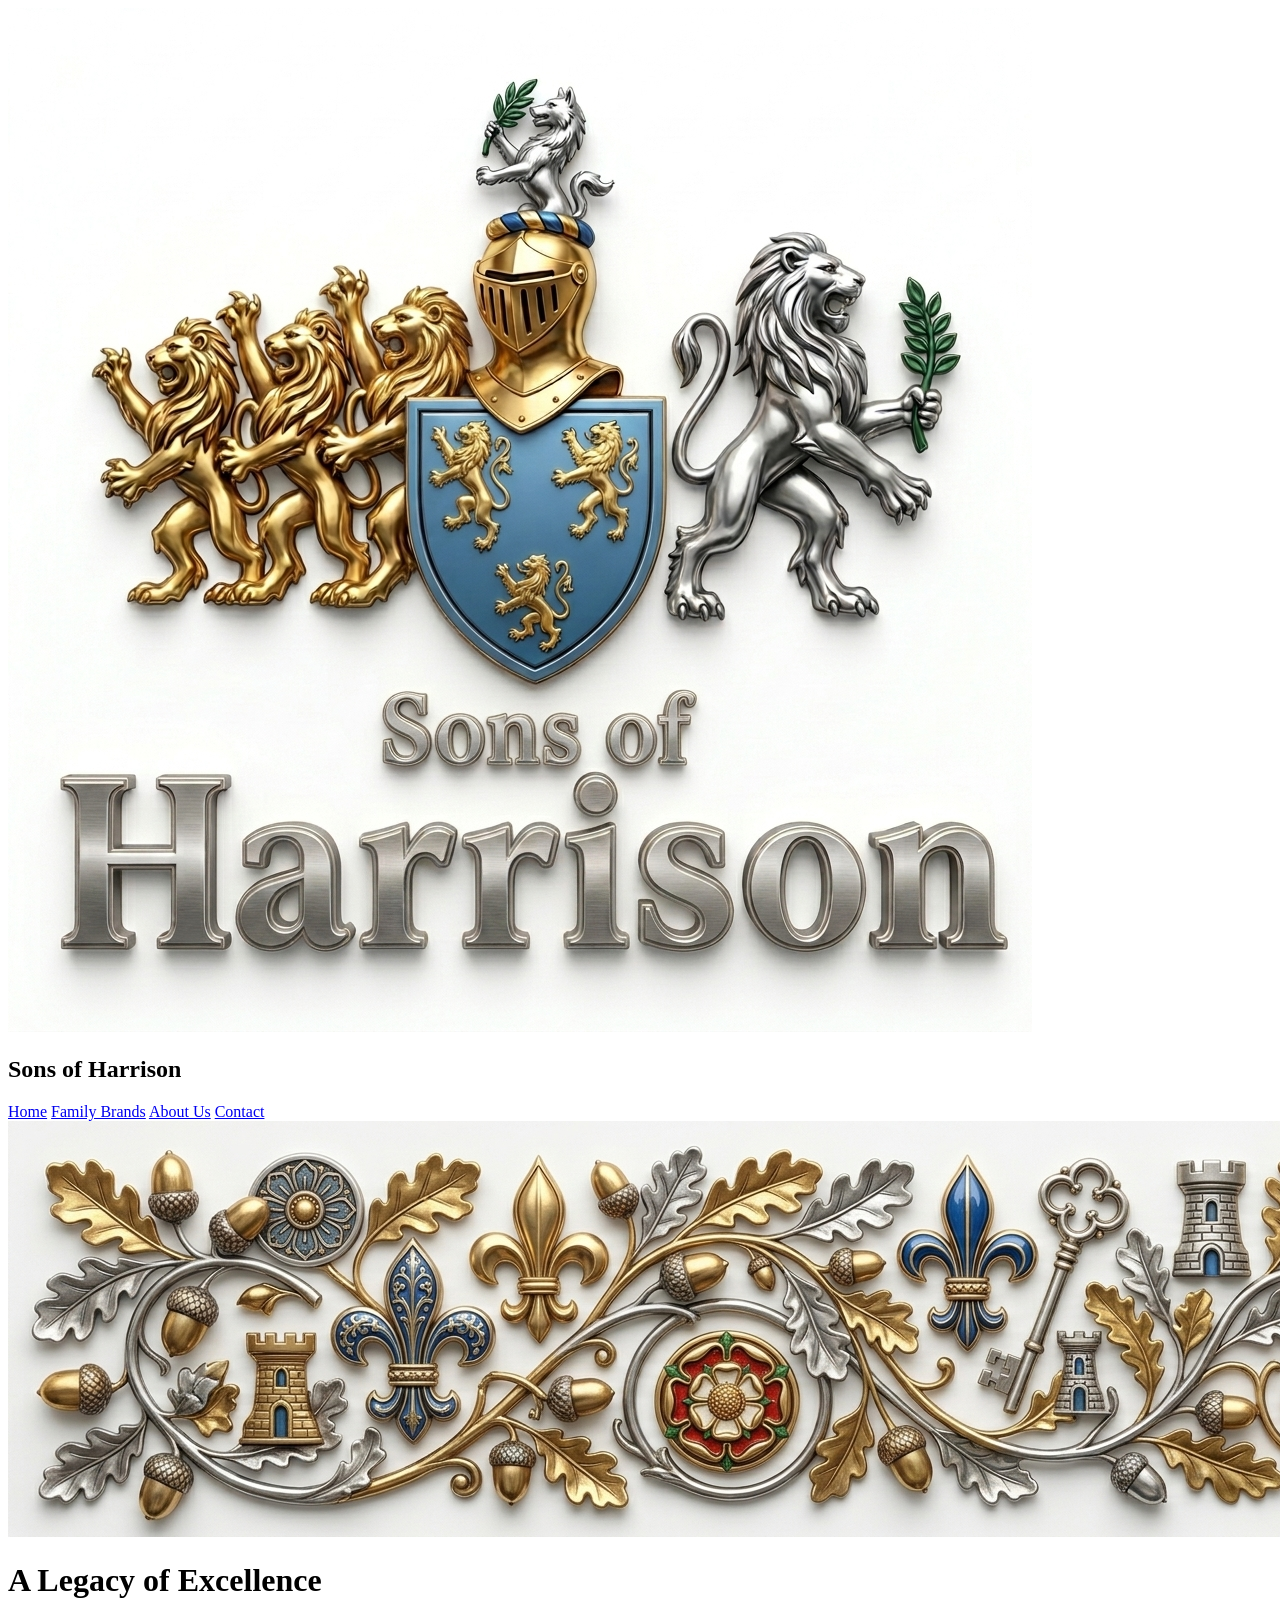
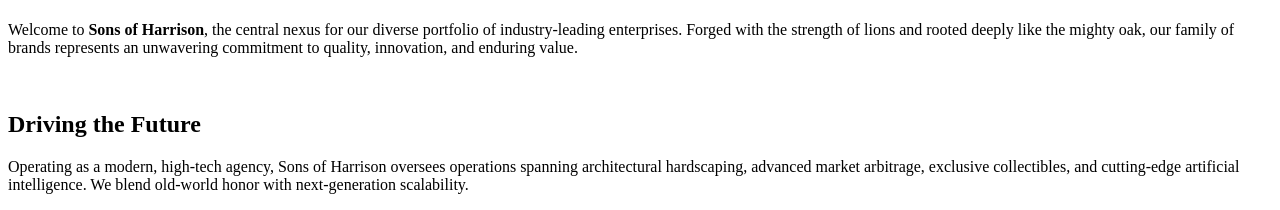
==== index.html @ 74a4351a "Create index.html Here is the complete, responsive website structure designed for the premium "Sons " ====
<!DOCTYPE html>
<html lang="en">
<head>
    <meta charset="UTF-8">
    <meta name="viewport" content="width=device-width, initial-scale=1.0">
    <title>Sons of Harrison | Home</title>
    <!-- Premium Fonts -->
    <link href="https://fonts.googleapis.com/css2?family=Cinzel:wght@500;700&family=Inter:wght@400;500;600&display=swap" rel="stylesheet">
    <link rel="stylesheet" href="styles.css">
</head>
<body>

    <aside class="sidebar">
        <div class="brand-profile">
            <img src="SoH_profile.jpg" alt="Sons of Harrison Profile Crest">
            <h2>Sons of Harrison</h2>
        </div>
        <nav>
            <a href="index.html" class="active">Home</a>
            <a href="brands.html">Family Brands</a>
            <a href="about.html">About Us</a>
            <a href="contact.html">Contact</a>
        </nav>
    </aside>

    <main class="main-content">
        <div class="banner-container">
            <img src="SoH_banner.jpg" alt="Sons of Harrison Oak & Heraldry Banner">
        </div>
        <div class="page-content">
            <h1>A Legacy of Excellence</h1>
            <p>Welcome to <strong>Sons of Harrison</strong>, the central nexus for our diverse portfolio of industry-leading enterprises. Forged with the strength of lions and rooted deeply like the mighty oak, our family of brands represents an unwavering commitment to quality, innovation, and enduring value.</p>
            <br>
            <h2>Driving the Future</h2>
            <p>Operating as a modern, high-tech agency, Sons of Harrison oversees operations spanning architectural hardscaping, advanced market arbitrage, exclusive collectibles, and cutting-edge artificial intelligence. We blend old-world honor with next-generation scalability.</p>
        </div>
    </main>

</body>
</html>
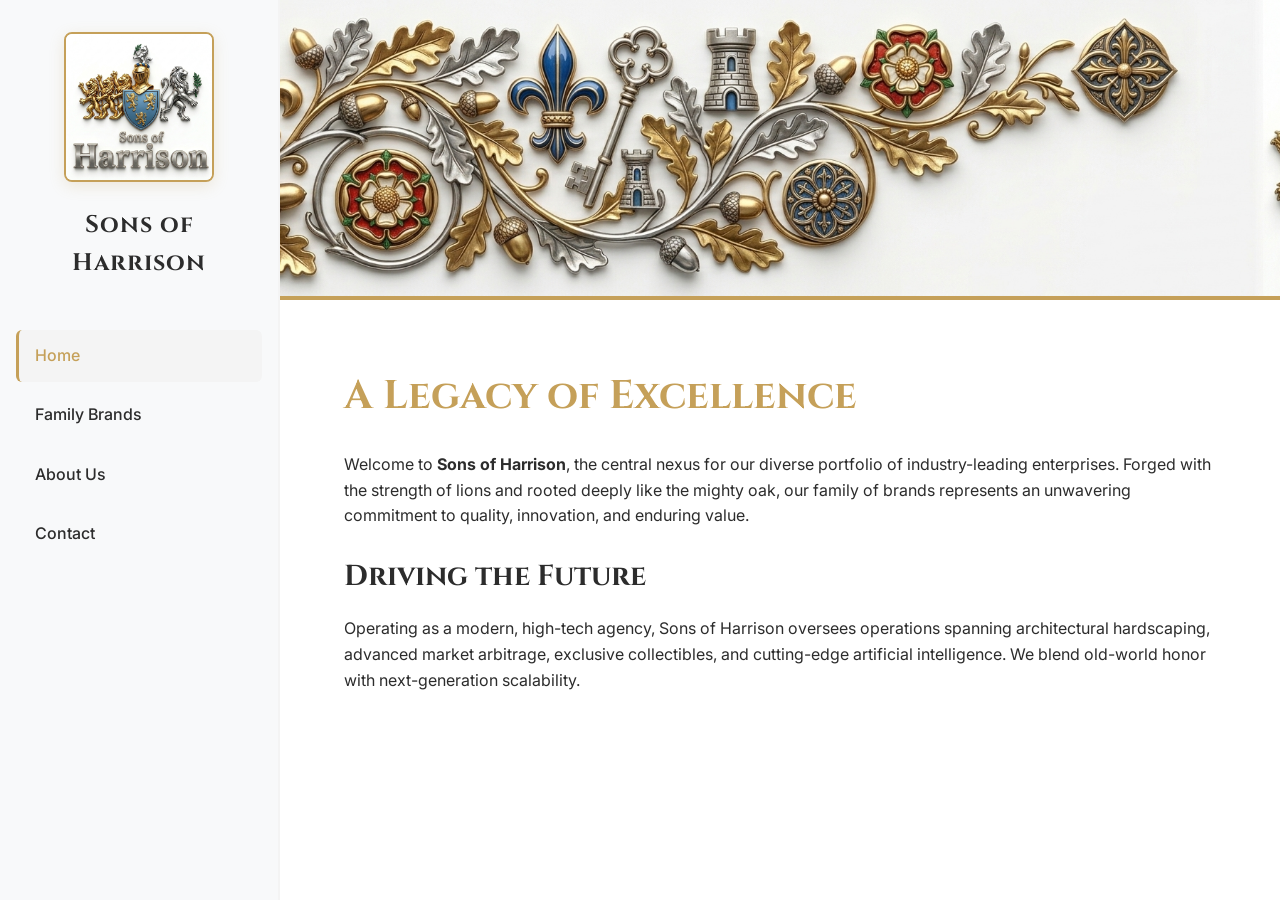
==== commit 52982ef0: "Update index.html added favicon.ico" ====
--- a/index.html
+++ b/index.html
@@ -4,6 +4,8 @@
     <meta charset="UTF-8">
     <meta name="viewport" content="width=device-width, initial-scale=1.0">
     <title>Sons of Harrison | Home</title>
+    <!-- Favicon Link -->
+    <link rel="icon" type="image/x-icon" href="favicon.ico">
     <!-- Premium Fonts -->
     <link href="https://fonts.googleapis.com/css2?family=Cinzel:wght@500;700&family=Inter:wght@400;500;600&display=swap" rel="stylesheet">
     <link rel="stylesheet" href="styles.css">
--- a/styles.css
+++ b/styles.css
@@ -0,0 +1,295 @@
+/* styles.css */
+:root {
+    --gold: #c5a059;
+    --gold-light: #e8d08d;
+    --silver: #a9a9a9;
+    --silver-light: #f4f4f4;
+    --text-main: #2c2c2c;
+    --bg-main: #ffffff;
+    --bg-alt: #f8f9fa;
+    --font-heading: 'Cinzel', serif;
+    --font-body: 'Inter', -apple-system, sans-serif;
+}
+
+* {
+    margin: 0;
+    padding: 0;
+    box-sizing: border-box;
+}
+
+body {
+    font-family: var(--font-body);
+    color: var(--text-main);
+    background-color: var(--bg-main);
+    line-height: 1.6;
+    display: flex;
+}
+
+/* --- SIDEBAR (Desktop) --- */
+.sidebar {
+    width: 280px;
+    height: 100vh;
+    background: var(--bg-alt);
+    border-right: 2px solid var(--silver-light);
+    position: fixed;
+    top: 0;
+    left: 0;
+    display: flex;
+    flex-direction: column;
+    padding: 2rem 1rem;
+    z-index: 1000;
+}
+
+.brand-profile {
+    text-align: center;
+    margin-bottom: 2rem;
+}
+
+.brand-profile img {
+    width: 150px;
+    height: auto;
+    border-radius: 8px;
+    border: 2px solid var(--gold);
+    box-shadow: 0 4px 15px rgba(197, 160, 89, 0.2);
+    margin-bottom: 1rem;
+}
+
+.brand-profile h2 {
+    font-family: var(--font-heading);
+    font-size: 1.5rem;
+    color: var(--text-main);
+    letter-spacing: 1px;
+}
+
+.sidebar nav {
+    display: flex;
+    flex-direction: column;
+    gap: 0.5rem;
+}
+
+.sidebar nav a {
+    text-decoration: none;
+    color: var(--text-main);
+    font-weight: 500;
+    padding: 0.8rem 1rem;
+    border-radius: 6px;
+    transition: all 0.3s ease;
+    border-left: 3px solid transparent;
+}
+
+.sidebar nav a:hover, .sidebar nav a.active {
+    background: var(--silver-light);
+    border-left: 3px solid var(--gold);
+    color: var(--gold);
+}
+
+/* --- MAIN CONTENT --- */
+.main-content {
+    margin-left: 280px;
+    width: calc(100% - 280px);
+    min-height: 100vh;
+}
+
+.banner-container {
+    width: 100%;
+    height: 300px;
+    overflow: hidden;
+    border-bottom: 4px solid var(--gold);
+}
+
+.banner-container img {
+    width: 100%;
+    height: 100%;
+    object-fit: cover;
+    object-position: center;
+}
+
+.page-content {
+    padding: 4rem;
+    max-width: 1200px;
+    margin: 0 auto;
+}
+
+h1 {
+    font-family: var(--font-heading);
+    color: var(--gold);
+    font-size: 2.5rem;
+    margin-bottom: 1.5rem;
+}
+
+h2 {
+    font-family: var(--font-heading);
+    font-size: 1.8rem;
+    margin-bottom: 1rem;
+    color: var(--text-main);
+}
+
+/* --- BRAND CARDS (Grid) --- */
+.brands-grid {
+    display: grid;
+    grid-template-columns: repeat(auto-fit, minmax(300px, 1fr));
+    gap: 2rem;
+    margin-top: 2rem;
+}
+
+.brand-card {
+    background: var(--bg-alt);
+    border: 1px solid var(--silver-light);
+    border-radius: 12px;
+    padding: 2rem;
+    text-align: center;
+    transition: transform 0.3s ease, box-shadow 0.3s ease;
+    position: relative;
+    overflow: hidden;
+    display: flex;
+    flex-direction: column;
+    align-items: center;
+}
+
+.brand-card::before {
+    content: '';
+    position: absolute;
+    top: 0; left: 0; width: 100%; height: 4px;
+    background: linear-gradient(90deg, var(--silver), var(--gold));
+}
+
+.brand-card:hover {
+    transform: translateY(-5px);
+    box-shadow: 0 10px 30px rgba(0,0,0,0.05);
+}
+
+/* New CSS class for the autofitting brand logos */
+.brand-logo {
+    width: 100%;
+    max-height: 180px; /* Prevents the image from being overwhelmingly large */
+    object-fit: contain; /* Scales the image to fit without stretching */
+    margin-bottom: 1.5rem;
+    border-radius: 6px;
+}
+
+.brand-card h3 {
+    font-family: var(--font-heading);
+    margin-bottom: 1rem;
+    color: var(--text-main);
+}
+
+.brand-card p {
+    margin-bottom: auto; /* Pushes the button to the bottom */
+}
+
+.brand-card a {
+    display: inline-block;
+    margin-top: 1.5rem;
+    padding: 0.5rem 1.5rem;
+    background: var(--gold);
+    color: white;
+    text-decoration: none;
+    border-radius: 4px;
+    font-weight: 600;
+    transition: background 0.3s ease;
+}
+
+.brand-card a:hover { background: #b08d4a; }
+
+/* --- CONTACT FORM --- */
+.contact-wrapper {
+    display: flex;
+    gap: 4rem;
+    margin-top: 2rem;
+}
+
+.contact-info, .contact-form { flex: 1; }
+.contact-info p { margin-bottom: 1rem; font-size: 1.1rem; }
+.contact-info strong { color: var(--gold); }
+
+.contact-form form {
+    display: flex;
+    flex-direction: column;
+    gap: 1.5rem;
+}
+
+.contact-form input, .contact-form textarea {
+    width: 100%;
+    padding: 1rem;
+    border: 1px solid var(--silver);
+    border-radius: 6px;
+    font-family: var(--font-body);
+    background: var(--bg-alt);
+}
+
+.contact-form button {
+    padding: 1rem 2rem;
+    background: var(--text-main);
+    color: var(--gold);
+    border: none;
+    border-radius: 6px;
+    font-size: 1.1rem;
+    font-family: var(--font-heading);
+    cursor: pointer;
+    transition: all 0.3s ease;
+}
+
+.contact-form button:hover {
+    background: var(--gold);
+    color: white;
+}
+
+/* =========================================
+   MOBILE OPTIMIZATION (Media Queries)
+   ========================================= */
+@media screen and (max-width: 768px) {
+    body { flex-direction: column; }
+    
+    .sidebar {
+        width: 100%;
+        height: auto;
+        position: sticky;
+        top: 0;
+        flex-direction: row;
+        align-items: center;
+        padding: 0.5rem 1rem;
+        border-right: none;
+        border-bottom: 2px solid var(--silver-light);
+        box-shadow: 0 2px 10px rgba(0,0,0,0.05);
+    }
+    
+    .brand-profile { margin-bottom: 0; display: flex; align-items: center; margin-right: 1.5rem; }
+    .brand-profile img { width: 40px; height: 40px; border-width: 1px; margin-bottom: 0; margin-right: 10px; }
+    .brand-profile h2 { font-size: 1.1rem; white-space: nowrap; }
+    
+    .sidebar nav {
+        flex-direction: row;
+        overflow-x: auto;
+        white-space: nowrap;
+        gap: 0.5rem;
+        padding-bottom: 4px;
+        -webkit-overflow-scrolling: touch;
+    }
+    
+    .sidebar nav::-webkit-scrollbar { display: none; }
+    .sidebar nav { -ms-overflow-style: none; scrollbar-width: none; }
+
+    .sidebar nav a {
+        padding: 0.5rem 1rem;
+        border-left: none;
+        border-bottom: 3px solid transparent;
+    }
+
+    .sidebar nav a:hover, .sidebar nav a.active {
+        border-left: none;
+        border-bottom: 3px solid var(--gold);
+    }
+
+    .main-content {
+        margin-left: 0;
+        width: 100%;
+    }
+
+    .banner-container { height: 150px; }
+    .page-content { padding: 2rem 1.5rem; }
+    
+    h1 { font-size: 2rem; }
+    h2 { font-size: 1.5rem; }
+
+    .contact-wrapper { flex-direction: column; gap: 2rem; }
+}
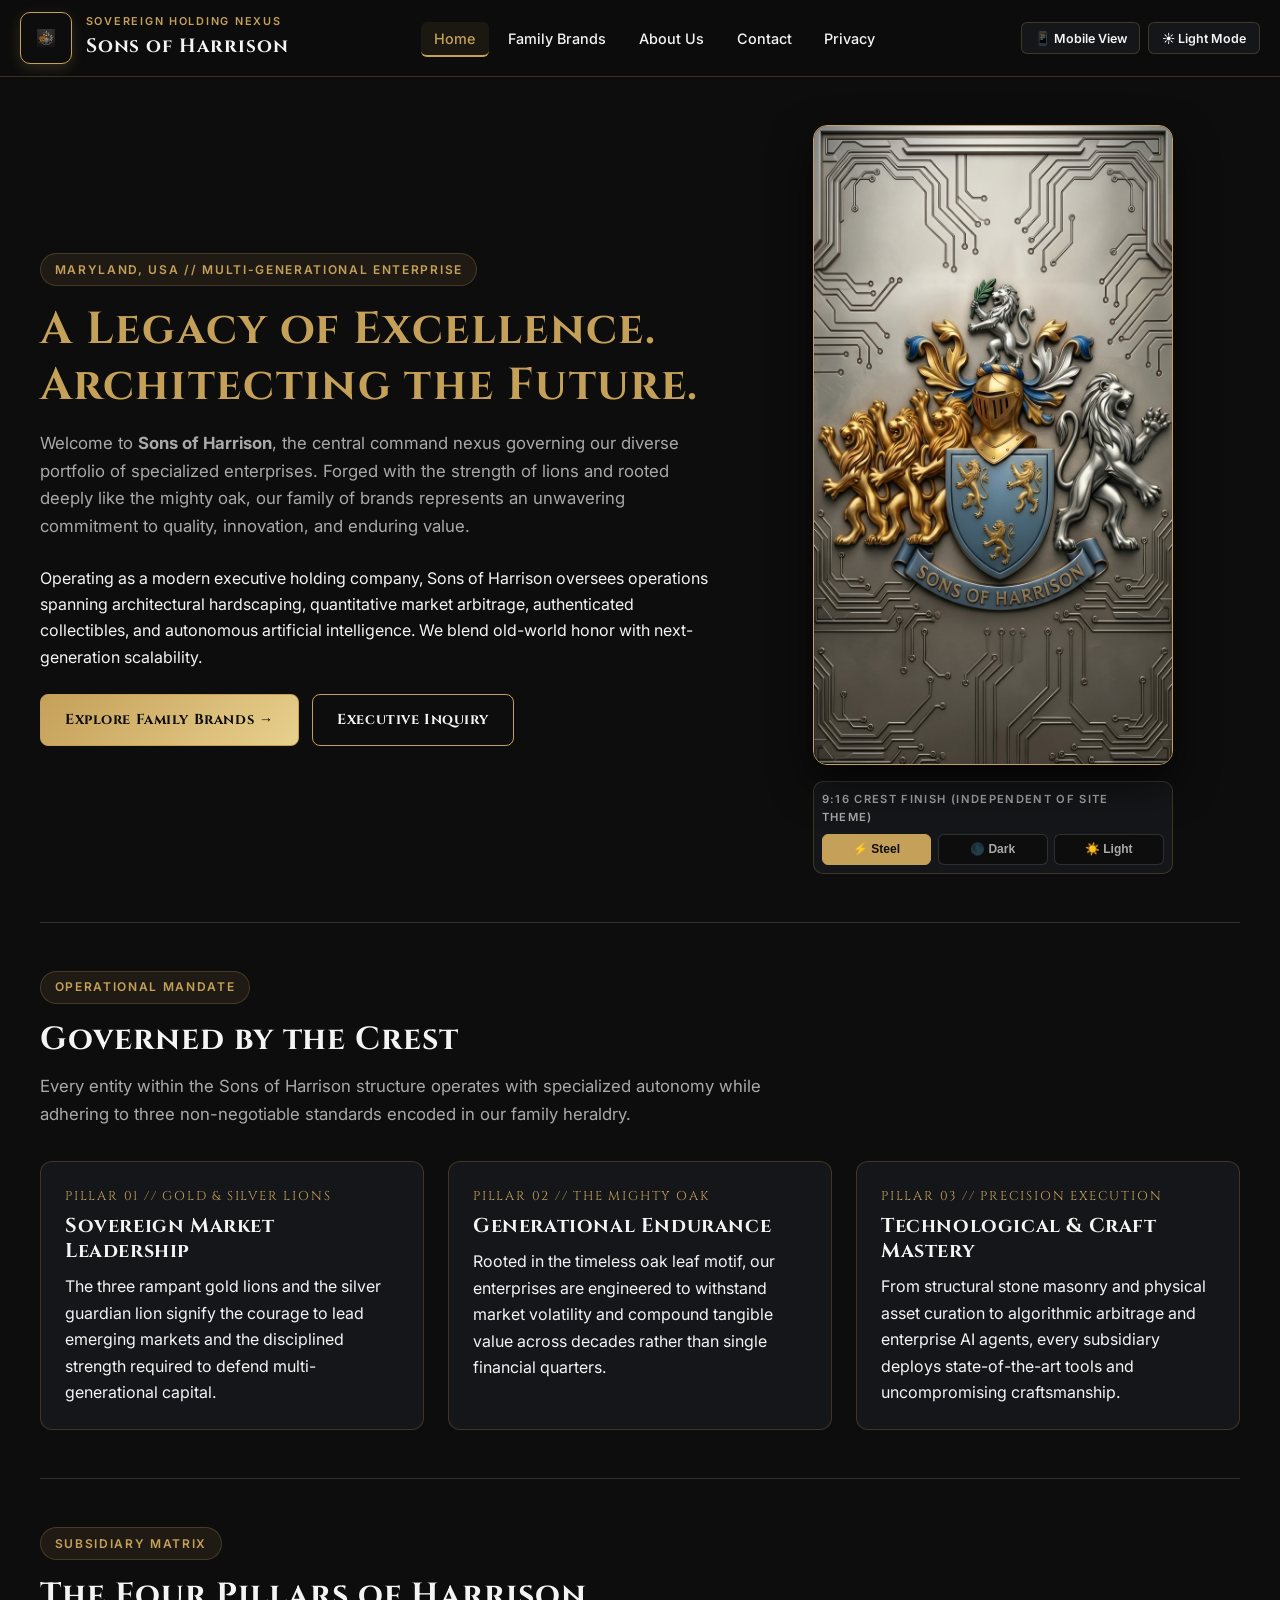
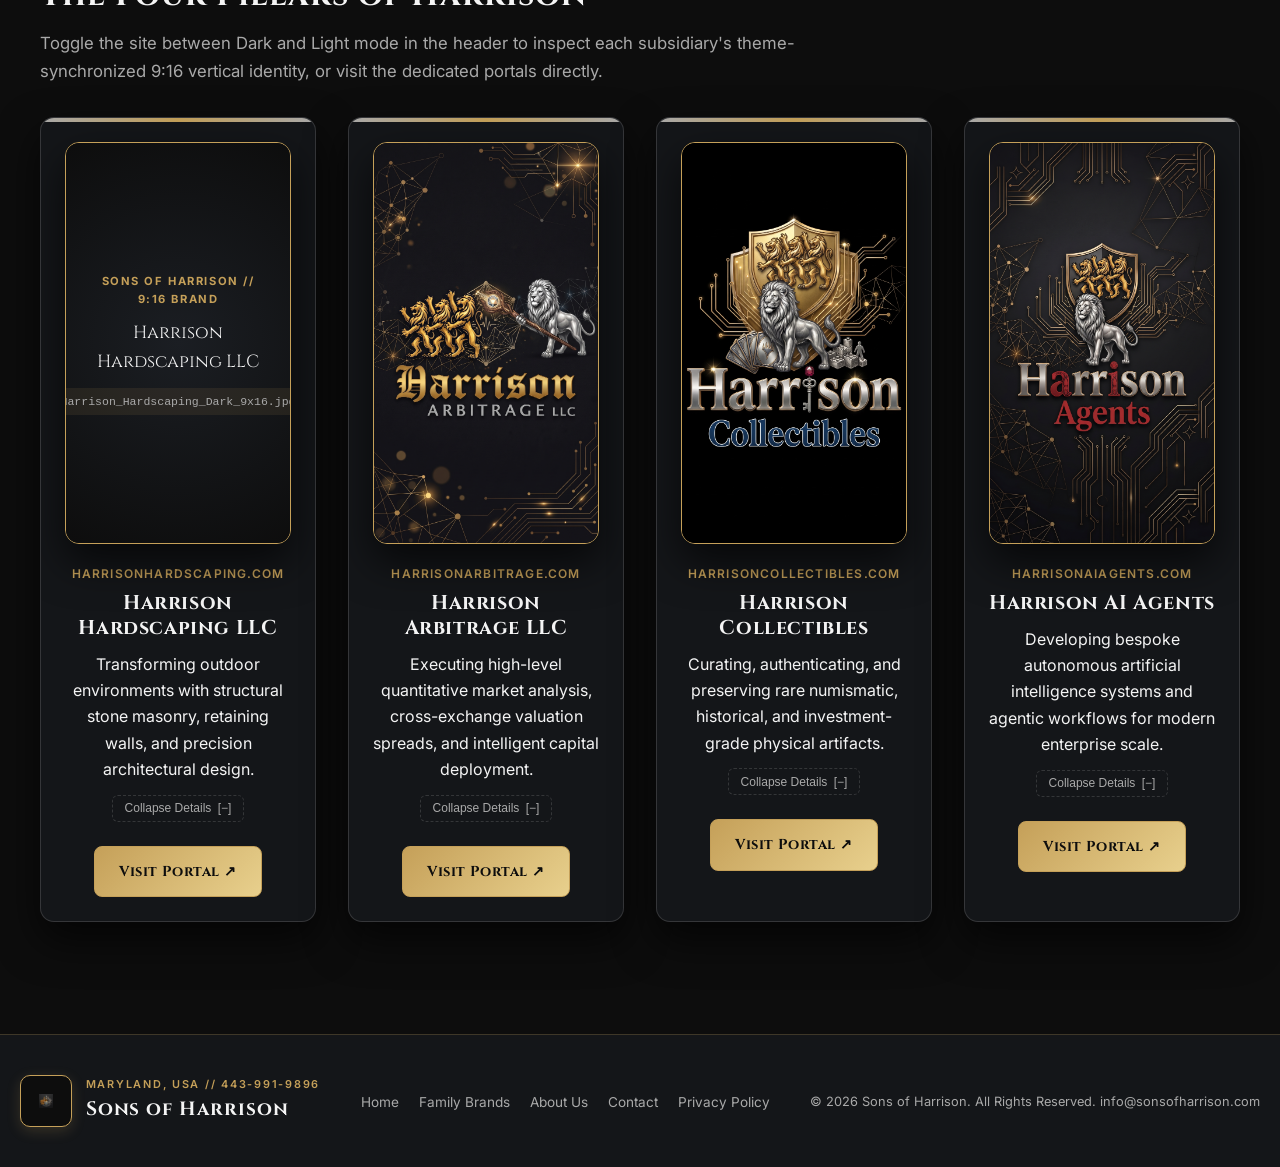
==== commit 77280fb8: "Update index.html" ====
--- a/index.html
+++ b/index.html
@@ -1,42 +1,292 @@
 <!DOCTYPE html>
-<html lang="en">
+<html lang="en" data-theme="dark" data-crest="steel">
 <head>
-    <meta charset="UTF-8">
-    <meta name="viewport" content="width=device-width, initial-scale=1.0">
-    <title>Sons of Harrison | Home</title>
-    <!-- Favicon Link -->
-    <link rel="icon" type="image/x-icon" href="favicon.ico">
-    <!-- Premium Fonts -->
-    <link href="https://fonts.googleapis.com/css2?family=Cinzel:wght@500;700&family=Inter:wght@400;500;600&display=swap" rel="stylesheet">
-    <link rel="stylesheet" href="styles.css">
+  <meta charset="UTF-8" />
+  <meta name="viewport" content="width=device-width, initial-scale=1.0" />
+  <title>Sons of Harrison | Sovereign Holding Nexus</title>
+  <meta name="description" content="Sons of Harrison is the central holding nexus governing Harrison Hardscaping LLC, Harrison Arbitrage LLC, Harrison Collectibles, and Harrison AI Agents." />
+  <link rel="icon" type="image/x-icon" href="favicon.ico" />
+  <link rel="stylesheet" href="styles.css" />
+  <script src="main.js" defer></script>
+  <script type="application/ld+json">
+  {
+    "@context": "https://schema.org",
+    "@type": "Corporation",
+    "name": "Sons of Harrison",
+    "url": "https://sonsofharrison.com",
+    "email": "info@sonsofharrison.com",
+    "telephone": "+1-443-991-9896",
+    "address": {
+      "@type": "PostalAddress",
+      "addressRegion": "MD",
+      "addressCountry": "US"
+    },
+    "subOrganization": [
+      { "@type": "Organization", "name": "Harrison Hardscaping LLC", "url": "https://harrisonhardscaping.com" },
+      { "@type": "Organization", "name": "Harrison Arbitrage LLC", "url": "https://harrisonarbitrage.com" },
+      { "@type": "Organization", "name": "Harrison Collectibles", "url": "https://harrisoncollectibles.com" },
+      { "@type": "Organization", "name": "Harrison AI Agents", "url": "https://harrisonaiagents.com" }
+    ]
+  }
+  </script>
 </head>
 <body>
 
-    <aside class="sidebar">
-        <div class="brand-profile">
-            <img src="SoH_profile.jpg" alt="Sons of Harrison Profile Crest">
-            <h2>Sons of Harrison</h2>
-        </div>
-        <nav>
-            <a href="index.html" class="active">Home</a>
-            <a href="brands.html">Family Brands</a>
-            <a href="about.html">About Us</a>
-            <a href="contact.html">Contact</a>
-        </nav>
-    </aside>
-
-    <main class="main-content">
-        <div class="banner-container">
-            <img src="SoH_banner.jpg" alt="Sons of Harrison Oak & Heraldry Banner">
-        </div>
-        <div class="page-content">
-            <h1>A Legacy of Excellence</h1>
-            <p>Welcome to <strong>Sons of Harrison</strong>, the central nexus for our diverse portfolio of industry-leading enterprises. Forged with the strength of lions and rooted deeply like the mighty oak, our family of brands represents an unwavering commitment to quality, innovation, and enduring value.</p>
-            <br>
-            <h2>Driving the Future</h2>
-            <p>Operating as a modern, high-tech agency, Sons of Harrison oversees operations spanning architectural hardscaping, advanced market arbitrage, exclusive collectibles, and cutting-edge artificial intelligence. We blend old-world honor with next-generation scalability.</p>
-        </div>
-    </main>
+  <!-- STICKY COMMAND HEADER -->
+  <header class="site-header">
+    <div class="header-inner">
+      <a href="index.html" class="brand-identity">
+        <div class="asset-frame-1x1">
+          <img
+            src="Harrison_Sons_Dark.jpg"
+            alt="Sons of Harrison Crest"
+            class="theme-brand-logo"
+            data-fallback-title="Sons of Harrison Crest"
+          />
+        </div>
+        <div class="brand-titles">
+          <span class="brand-eyebrow">Sovereign Holding Nexus</span>
+          <span class="brand-name">Sons of Harrison</span>
+        </div>
+      </a>
+
+      <button class="mobile-menu-btn" aria-expanded="false" aria-label="Toggle Navigation">☰ MENU</button>
+
+      <ul class="nav-links">
+        <li><a href="index.html" class="active">Home</a></li>
+        <li><a href="brands.html">Family Brands</a></li>
+        <li><a href="about.html">About Us</a></li>
+        <li><a href="contact.html">Contact</a></li>
+        <li><a href="privacy.html">Privacy</a></li>
+      </ul>
+
+      <div class="header-controls">
+        <button id="view-mode-toggle" class="control-btn" type="button">📱 Mobile View</button>
+        <button id="theme-toggle" class="control-btn" type="button">☀️ Light Mode</button>
+      </div>
+    </div>
+  </header>
+
+  <!-- MAIN CONTENT -->
+  <main class="main-container">
+
+    <!-- 9:16 EXECUTIVE SPLIT-STAGE HERO -->
+    <section class="hero-section">
+      <div class="hero-copy-column">
+        <span class="eyebrow-badge">Maryland, USA // Multi-Generational Enterprise</span>
+        <h1>A Legacy of Excellence. Architecting the Future.</h1>
+        <p class="lead-copy">
+          Welcome to <strong>Sons of Harrison</strong>, the central command nexus governing our diverse portfolio of specialized enterprises. Forged with the strength of lions and rooted deeply like the mighty oak, our family of brands represents an unwavering commitment to quality, innovation, and enduring value.
+        </p>
+        <p>
+          Operating as a modern executive holding company, Sons of Harrison oversees operations spanning architectural hardscaping, quantitative market arbitrage, authenticated collectibles, and autonomous artificial intelligence. We blend old-world honor with next-generation scalability.
+        </p>
+        <div class="cta-group">
+          <a href="brands.html" class="btn-primary">Explore Family Brands →</a>
+          <a href="contact.html" class="btn-secondary">Executive Inquiry</a>
+        </div>
+      </div>
+
+      <!-- 9:16 VERTICAL HERO STAGE WITH DECOUPLED CREST FINISH SWITCHER -->
+      <div class="hero-stage-column">
+        <div class="asset-frame-9x16">
+          <video
+            class="crest-brand-video"
+            src="Harrison_Sons_Cyber_Steel_9x16_Animated.mp4"
+            poster="Harrison_Sons_Cyber_Steel_9x16.jpg"
+            autoplay
+            loop
+            muted
+            playsinline
+          ></video>
+        </div>
+
+        <div class="crest-switcher-bar" role="group" aria-label="9:16 Coat of Arms Finish Selector">
+          <span class="crest-switcher-label">9:16 Crest Finish (Independent of Site Theme)</span>
+          <div class="crest-switcher-pills">
+            <button type="button" class="crest-switch-btn active" data-crest-target="steel">⚡ Steel</button>
+            <button type="button" class="crest-switch-btn" data-crest-target="dark">🌑 Dark</button>
+            <button type="button" class="crest-switch-btn" data-crest-target="light">☀️ Light</button>
+          </div>
+        </div>
+      </div>
+    </section>
+
+    <!-- CORE HERALDIC PILLARS -->
+    <section class="section-block">
+      <div class="section-header">
+        <span class="eyebrow-badge">Operational Mandate</span>
+        <h2>Governed by the Crest</h2>
+        <p class="lead-copy">
+          Every entity within the Sons of Harrison structure operates with specialized autonomy while adhering to three non-negotiable standards encoded in our family heraldry.
+        </p>
+      </div>
+
+      <div class="pillars-grid">
+        <article class="pillar-card">
+          <span class="pillar-number">PILLAR 01 // GOLD & SILVER LIONS</span>
+          <h3>Sovereign Market Leadership</h3>
+          <p>The three rampant gold lions and the silver guardian lion signify the courage to lead emerging markets and the disciplined strength required to defend multi-generational capital.</p>
+        </article>
+
+        <article class="pillar-card">
+          <span class="pillar-number">PILLAR 02 // THE MIGHTY OAK</span>
+          <h3>Generational Endurance</h3>
+          <p>Rooted in the timeless oak leaf motif, our enterprises are engineered to withstand market volatility and compound tangible value across decades rather than single financial quarters.</p>
+        </article>
+
+        <article class="pillar-card">
+          <span class="pillar-number">PILLAR 03 // PRECISION EXECUTION</span>
+          <h3>Technological & Craft Mastery</h3>
+          <p>From structural stone masonry and physical asset curation to algorithmic arbitrage and enterprise AI agents, every subsidiary deploys state-of-the-art tools and uncompromising craftsmanship.</p>
+        </article>
+      </div>
+    </section>
+
+    <!-- SUBSIDIARY PORTFOLIO SPOTLIGHT -->
+    <section class="section-block" style="border-bottom: none;">
+      <div class="section-header">
+        <span class="eyebrow-badge">Subsidiary Matrix</span>
+        <h2>The Four Pillars of Harrison</h2>
+        <p class="lead-copy">
+          Toggle the site between Dark and Light mode in the header to inspect each subsidiary's theme-synchronized 9:16 vertical identity, or visit the dedicated portals directly.
+        </p>
+      </div>
+
+      <div class="brands-grid brands-grid-4">
+        <!-- Brand 1: Hardscaping -->
+        <article class="brand-card" data-collapsible-card>
+          <div class="asset-frame-9x16">
+            <img
+              src="Harrison_Hardscaping_Dark_9x16.jpg"
+              alt="Harrison Hardscaping LLC 9:16 Emblem"
+              class="theme-brand-9x16"
+              data-brand="hardscaping"
+              data-fallback-title="Harrison Hardscaping LLC"
+              data-asset-status="9:16 BRAND"
+            />
+          </div>
+          <span class="brand-domain-tag">harrisonhardscaping.com</span>
+          <h3>Harrison Hardscaping LLC</h3>
+          <div class="collapsible-content">
+            <p>Transforming outdoor environments with structural stone masonry, retaining walls, and precision architectural design.</p>
+          </div>
+          <button type="button" class="collapse-toggle-btn" aria-expanded="true">
+            <span>Collapse Details</span> <span>[−]</span>
+          </button>
+          <div class="cta-group">
+            <a href="https://harrisonhardscaping.com" target="_blank" rel="noopener" class="btn-primary">Visit Portal ↗</a>
+          </div>
+        </article>
+
+        <!-- Brand 2: Arbitrage -->
+        <article class="brand-card" data-collapsible-card>
+          <div class="asset-frame-9x16">
+            <img
+              src="Harrison_Arbitrage_Dark_9x16.jpg"
+              alt="Harrison Arbitrage LLC 9:16 Emblem"
+              class="theme-brand-9x16"
+              data-brand="arbitrage"
+              data-fallback-title="Harrison Arbitrage LLC"
+              data-asset-status="9:16 BRAND"
+            />
+          </div>
+          <span class="brand-domain-tag">harrisonarbitrage.com</span>
+          <h3>Harrison Arbitrage LLC</h3>
+          <div class="collapsible-content">
+            <p>Executing high-level quantitative market analysis, cross-exchange valuation spreads, and intelligent capital deployment.</p>
+          </div>
+          <button type="button" class="collapse-toggle-btn" aria-expanded="true">
+            <span>Collapse Details</span> <span>[−]</span>
+          </button>
+          <div class="cta-group">
+            <a href="https://harrisonarbitrage.com" target="_blank" rel="noopener" class="btn-primary">Visit Portal ↗</a>
+          </div>
+        </article>
+
+        <!-- Brand 3: Collectibles -->
+        <article class="brand-card" data-collapsible-card>
+          <div class="asset-frame-9x16">
+            <img
+              src="Harrison_Collectibles_Dark_9x16.jpg"
+              alt="Harrison Collectibles 9:16 Emblem"
+              class="theme-brand-9x16"
+              data-brand="collectibles"
+              data-fallback-title="Harrison Collectibles"
+              data-asset-status="9:16 BRAND"
+            />
+          </div>
+          <span class="brand-domain-tag">harrisoncollectibles.com</span>
+          <h3>Harrison Collectibles</h3>
+          <div class="collapsible-content">
+            <p>Curating, authenticating, and preserving rare numismatic, historical, and investment-grade physical artifacts.</p>
+          </div>
+          <button type="button" class="collapse-toggle-btn" aria-expanded="true">
+            <span>Collapse Details</span> <span>[−]</span>
+          </button>
+          <div class="cta-group">
+            <a href="https://harrisoncollectibles.com" target="_blank" rel="noopener" class="btn-primary">Visit Portal ↗</a>
+          </div>
+        </article>
+
+        <!-- Brand 4: AI Agents -->
+        <article class="brand-card" data-collapsible-card>
+          <div class="asset-frame-9x16">
+            <img
+              src="Harrison_Agents_Dark_9x16.jpg"
+              alt="Harrison AI Agents 9:16 Emblem"
+              class="theme-brand-9x16"
+              data-brand="agents"
+              data-fallback-title="Harrison AI Agents"
+              data-asset-status="9:16 BRAND"
+            />
+          </div>
+          <span class="brand-domain-tag">harrisonaiagents.com</span>
+          <h3>Harrison AI Agents</h3>
+          <div class="collapsible-content">
+            <p>Developing bespoke autonomous artificial intelligence systems and agentic workflows for modern enterprise scale.</p>
+          </div>
+          <button type="button" class="collapse-toggle-btn" aria-expanded="true">
+            <span>Collapse Details</span> <span>[−]</span>
+          </button>
+          <div class="cta-group">
+            <a href="https://harrisonaiagents.com" target="_blank" rel="noopener" class="btn-primary">Visit Portal ↗</a>
+          </div>
+        </article>
+      </div>
+    </section>
+
+  </main>
+
+  <!-- EXECUTIVE FOOTER -->
+  <footer class="site-footer">
+    <div class="footer-inner">
+      <div class="brand-identity">
+        <div class="asset-frame-1x1">
+          <img
+            src="Harrison_Sons_Dark.jpg"
+            alt="Sons of Harrison Seal"
+            class="theme-brand-logo"
+            data-fallback-title="Sons of Harrison Seal"
+          />
+        </div>
+        <div class="brand-titles">
+          <span class="brand-eyebrow">Maryland, USA // 443-991-9896</span>
+          <span class="brand-name">Sons of Harrison</span>
+        </div>
+      </div>
+
+      <ul class="footer-links">
+        <li><a href="index.html">Home</a></li>
+        <li><a href="brands.html">Family Brands</a></li>
+        <li><a href="about.html">About Us</a></li>
+        <li><a href="contact.html">Contact</a></li>
+        <li><a href="privacy.html">Privacy Policy</a></li>
+      </ul>
+
+      <p class="footer-copy">© 2026 Sons of Harrison. All Rights Reserved. info@sonsofharrison.com</p>
+    </div>
+  </footer>
 
 </body>
 </html>
--- a/styles.css
+++ b/styles.css
@@ -1,295 +1,724 @@
-/* styles.css */
-:root {
-    --gold: #c5a059;
-    --gold-light: #e8d08d;
-    --silver: #a9a9a9;
-    --silver-light: #f4f4f4;
-    --text-main: #2c2c2c;
-    --bg-main: #ffffff;
-    --bg-alt: #f8f9fa;
-    --font-heading: 'Cinzel', serif;
-    --font-body: 'Inter', -apple-system, sans-serif;
-}
-
-* {
-    margin: 0;
-    padding: 0;
-    box-sizing: border-box;
+/* ==========================================================================
+   SONS OF HARRISON (sonsofharrison.com) — MASTER ENTERPRISE STYLESHEET
+   Mobile-First 9:16 Architecture | Obsidian Dark & Alabaster Light Themes
+   ========================================================================== */
+
+@import url('https://fonts.googleapis.com/css2?family=Cinzel:wght@500;600;700;800&family=Inter:wght@400;500;600;700&display=swap');
+
+:root,
+html[data-theme="dark"] {
+  --bg-main: #0d0d0d;
+  --bg-alt: #141619;
+  --bg-elevated: #1b1e23;
+  --bg-glass: rgba(13, 13, 13, 0.88);
+  --text-main: #f4f4f4;
+  --text-muted: #a9a9a9;
+  --gold: #c5a059;
+  --gold-light: #e8d08d;
+  --silver: #a9a9a9;
+  --silver-light: #f4f4f4;
+  --shield-blue: #3b628b;
+  --oak-green: #2e5a36;
+  --border-subtle: rgba(197, 160, 89, 0.24);
+  --border-silver: rgba(169, 169, 169, 0.22);
+  --shadow-card: 0 18px 42px rgba(0, 0, 0, 0.65);
+  --frame-1x1-bg: #0d0d0d;
+  --font-heading: 'Cinzel', Georgia, serif;
+  --font-body: 'Inter', -apple-system, BlinkMacSystemFont, sans-serif;
+}
+
+html[data-theme="light"] {
+  --bg-main: #ffffff;
+  --bg-alt: #f8f9fa;
+  --bg-elevated: #f1f3f5;
+  --bg-glass: rgba(255, 255, 255, 0.92);
+  --text-main: #2c2c2c;
+  --text-muted: #5a6065;
+  --gold: #b08d44;
+  --gold-light: #c5a059;
+  --silver: #7d8287;
+  --silver-light: #e2e5e8;
+  --shield-blue: #2b4c6f;
+  --oak-green: #2e5a36;
+  --border-subtle: rgba(197, 160, 89, 0.35);
+  --border-silver: rgba(169, 169, 169, 0.4);
+  --shadow-card: 0 12px 32px rgba(0, 0, 0, 0.08);
+  --frame-1x1-bg: #ffffff;
+}
+
+*,
+*::before,
+*::after {
+  margin: 0;
+  padding: 0;
+  box-sizing: border-box;
+}
+
+html {
+  scroll-behavior: smooth;
 }
 
 body {
-    font-family: var(--font-body);
-    color: var(--text-main);
-    background-color: var(--bg-main);
-    line-height: 1.6;
+  font-family: var(--font-body);
+  background-color: var(--bg-main);
+  color: var(--text-main);
+  line-height: 1.65;
+  min-height: 100vh;
+  display: flex;
+  flex-direction: column;
+  transition: background-color 0.25s ease, color 0.25s ease;
+}
+
+/* --- MOBILE CENTER-SCROLL SIMULATOR MODE (data-view="mobile") --- */
+html[data-view="mobile"] body {
+  max-width: 460px;
+  margin: 0 auto;
+  border-left: 1px solid var(--border-subtle);
+  border-right: 1px solid var(--border-subtle);
+  box-shadow: 0 0 60px rgba(0, 0, 0, 0.5);
+}
+
+/* --- STICKY EXECUTIVE HEADER --- */
+.site-header {
+  position: sticky;
+  top: 0;
+  z-index: 1000;
+  background: var(--bg-glass);
+  backdrop-filter: blur(14px);
+  -webkit-backdrop-filter: blur(14px);
+  border-bottom: 1px solid var(--border-subtle);
+}
+
+.header-inner {
+  max-width: 1280px;
+  margin: 0 auto;
+  padding: 0.75rem 1.25rem;
+  display: flex;
+  align-items: center;
+  justify-content: space-between;
+  gap: 1rem;
+  flex-wrap: wrap;
+}
+
+.brand-identity {
+  display: flex;
+  align-items: center;
+  gap: 0.85rem;
+  text-decoration: none;
+  color: var(--text-main);
+}
+
+/* 1:1 Square Container Safeguard (Zero Edge Clipping) */
+.asset-frame-1x1 {
+  aspect-ratio: 1 / 1;
+  width: 52px;
+  height: 52px;
+  background-color: var(--frame-1x1-bg);
+  border: 1.5px solid var(--gold);
+  border-radius: 10px;
+  display: flex;
+  align-items: center;
+  justify-content: center;
+  padding: 6%;
+  overflow: hidden;
+  flex-shrink: 0;
+  box-shadow: 0 4px 14px rgba(197, 160, 89, 0.2);
+}
+
+.asset-frame-1x1 img {
+  width: 100%;
+  height: 100%;
+  object-fit: contain;
+}
+
+.brand-titles {
+  display: flex;
+  flex-direction: column;
+}
+
+.brand-eyebrow {
+  font-size: 0.68rem;
+  text-transform: uppercase;
+  letter-spacing: 0.16em;
+  color: var(--gold);
+  font-weight: 600;
+}
+
+.brand-name {
+  font-family: var(--font-heading);
+  font-size: 1.2rem;
+  font-weight: 700;
+  letter-spacing: 0.05em;
+  color: var(--text-main);
+}
+
+/* --- NAVIGATION & CONTROLS --- */
+.nav-links {
+  display: flex;
+  align-items: center;
+  gap: 0.35rem;
+  list-style: none;
+}
+
+.nav-links a {
+  text-decoration: none;
+  color: var(--text-main);
+  font-size: 0.9rem;
+  font-weight: 500;
+  padding: 0.5rem 0.85rem;
+  border-radius: 6px;
+  border-bottom: 2px solid transparent;
+  transition: all 0.2s ease;
+}
+
+.nav-links a:hover,
+.nav-links a.active {
+  color: var(--gold);
+  border-bottom-color: var(--gold);
+  background: rgba(197, 160, 89, 0.08);
+}
+
+.header-controls {
+  display: flex;
+  align-items: center;
+  gap: 0.5rem;
+}
+
+.control-btn,
+.mobile-menu-btn {
+  background: var(--bg-alt);
+  color: var(--text-main);
+  border: 1px solid var(--border-subtle);
+  padding: 0.45rem 0.8rem;
+  border-radius: 6px;
+  font-family: var(--font-body);
+  font-size: 0.78rem;
+  font-weight: 600;
+  cursor: pointer;
+  transition: all 0.2s ease;
+  white-space: nowrap;
+}
+
+.control-btn:hover,
+.control-btn.active,
+.mobile-menu-btn:hover {
+  border-color: var(--gold);
+  color: var(--gold);
+}
+
+.mobile-menu-btn {
+  display: none;
+}
+
+/* --- MAIN LAYOUT & TYPOGRAPHY --- */
+.main-container {
+  flex: 1;
+  width: 100%;
+  max-width: 1240px;
+  margin: 0 auto;
+  padding: 2rem 1.25rem 4rem;
+}
+
+.eyebrow-badge {
+  display: inline-flex;
+  align-items: center;
+  gap: 0.5rem;
+  font-size: 0.75rem;
+  font-weight: 600;
+  text-transform: uppercase;
+  letter-spacing: 0.14em;
+  color: var(--gold);
+  background: rgba(197, 160, 89, 0.1);
+  border: 1px solid var(--border-subtle);
+  padding: 0.35rem 0.85rem;
+  border-radius: 999px;
+  margin-bottom: 1rem;
+}
+
+h1, h2, h3, h4 {
+  font-family: var(--font-heading);
+  line-height: 1.25;
+  letter-spacing: 0.03em;
+}
+
+h1 {
+  font-size: clamp(1.85rem, 3.5vw, 2.85rem);
+  color: var(--gold);
+  margin-bottom: 1rem;
+}
+
+h2 {
+  font-size: clamp(1.4rem, 2.5vw, 2rem);
+  color: var(--text-main);
+  margin-bottom: 0.85rem;
+}
+
+h3 {
+  font-size: 1.25rem;
+  color: var(--text-main);
+  margin-bottom: 0.65rem;
+}
+
+.lead-copy {
+  font-size: 1.05rem;
+  color: var(--text-muted);
+  margin-bottom: 1.5rem;
+}
+
+/* --- HERO SPLIT-STAGE (9:16 VERTICAL ARCHITECTURE) --- */
+.hero-section {
+  display: grid;
+  grid-template-columns: 1fr;
+  gap: 2.25rem;
+  align-items: center;
+  padding: 1rem 0 3rem;
+  border-bottom: 1px solid var(--border-silver);
+}
+
+.hero-stage-column {
+  display: flex;
+  flex-direction: column;
+  align-items: center;
+  width: 100%;
+}
+
+/* Strictly 9:16 Vertical Frame — Zero 16:9 Allowed */
+.asset-frame-9x16 {
+  aspect-ratio: 9 / 16;
+  width: 100%;
+  max-width: 360px;
+  background-color: var(--bg-alt);
+  border-radius: 14px;
+  border: 1.5px solid var(--gold);
+  box-shadow: var(--shadow-card);
+  overflow: hidden;
+  position: relative;
+  display: flex;
+  align-items: center;
+  justify-content: center;
+}
+
+.asset-frame-9x16 video,
+.asset-frame-9x16 img {
+  width: 100%;
+  height: 100%;
+  object-fit: cover;
+  display: block;
+}
+
+/* Independent Crest Finish Switcher Pills */
+.crest-switcher-bar {
+  margin-top: 1rem;
+  background: var(--bg-alt);
+  border: 1px solid var(--border-subtle);
+  border-radius: 10px;
+  padding: 0.5rem;
+  display: flex;
+  flex-direction: column;
+  align-items: center;
+  gap: 0.45rem;
+  width: 100%;
+  max-width: 360px;
+}
+
+.crest-switcher-label {
+  font-size: 0.7rem;
+  text-transform: uppercase;
+  letter-spacing: 0.12em;
+  color: var(--text-muted);
+  font-weight: 600;
+}
+
+.crest-switcher-pills {
+  display: flex;
+  gap: 0.4rem;
+  width: 100%;
+}
+
+.crest-switch-btn {
+  flex: 1;
+  background: var(--bg-main);
+  color: var(--text-muted);
+  border: 1px solid var(--border-silver);
+  border-radius: 6px;
+  padding: 0.45rem 0.5rem;
+  font-size: 0.75rem;
+  font-weight: 600;
+  cursor: pointer;
+  transition: all 0.2s ease;
+}
+
+.crest-switch-btn:hover,
+.crest-switch-btn.active {
+  background: var(--gold);
+  color: #0d0d0d;
+  border-color: var(--gold);
+}
+
+/* --- BUTTONS & CTA GROUP --- */
+.cta-group {
+  display: flex;
+  flex-wrap: wrap;
+  gap: 0.85rem;
+  margin-top: 1.5rem;
+}
+
+.btn-primary,
+.btn-secondary {
+  display: inline-flex;
+  align-items: center;
+  justify-content: center;
+  gap: 0.5rem;
+  padding: 0.8rem 1.5rem;
+  border-radius: 8px;
+  font-family: var(--font-heading);
+  font-size: 0.9rem;
+  font-weight: 700;
+  text-decoration: none;
+  letter-spacing: 0.04em;
+  transition: all 0.25s ease;
+  cursor: pointer;
+}
+
+.btn-primary {
+  background: linear-gradient(135deg, var(--gold), var(--gold-light));
+  color: #0d0d0d;
+  border: 1px solid var(--gold);
+}
+
+.btn-primary:hover {
+  transform: translateY(-2px);
+  box-shadow: 0 8px 20px rgba(197, 160, 89, 0.35);
+}
+
+.btn-secondary {
+  background: transparent;
+  color: var(--text-main);
+  border: 1px solid var(--gold);
+}
+
+.btn-secondary:hover {
+  background: rgba(197, 160, 89, 0.12);
+  color: var(--gold);
+}
+
+/* --- 9:16 ENTERPRISE BRAND CARDS & GRIDS --- */
+.section-block {
+  padding: 3rem 0;
+  border-bottom: 1px solid var(--border-silver);
+}
+
+.section-header {
+  max-width: 780px;
+  margin-bottom: 2rem;
+}
+
+.brands-grid {
+  display: grid;
+  grid-template-columns: 1fr;
+  gap: 2rem;
+}
+
+.brand-card {
+  background: var(--bg-alt);
+  border: 1px solid var(--border-silver);
+  border-radius: 14px;
+  padding: 1.5rem;
+  display: flex;
+  flex-direction: column;
+  align-items: center;
+  text-align: center;
+  position: relative;
+  overflow: hidden;
+  box-shadow: var(--shadow-card);
+  transition: transform 0.25s ease, border-color 0.25s ease;
+}
+
+.brand-card::before {
+  content: '';
+  position: absolute;
+  top: 0;
+  left: 0;
+  width: 100%;
+  height: 4px;
+  background: linear-gradient(90deg, var(--silver), var(--gold), var(--silver));
+}
+
+.brand-card:hover {
+  transform: translateY(-4px);
+  border-color: var(--gold);
+}
+
+.brand-card .asset-frame-9x16 {
+  max-width: 260px;
+  margin-bottom: 1.25rem;
+}
+
+.brand-domain-tag {
+  font-size: 0.75rem;
+  font-weight: 600;
+  text-transform: uppercase;
+  letter-spacing: 0.1em;
+  color: var(--gold);
+  margin-bottom: 0.4rem;
+}
+
+/* Mobile Collapsible Card Mechanics */
+.collapsible-content.is-collapsed {
+  display: none;
+}
+
+.collapse-toggle-btn {
+  margin-top: 0.75rem;
+  background: transparent;
+  color: var(--silver);
+  border: 1px dashed var(--border-silver);
+  border-radius: 6px;
+  padding: 0.35rem 0.75rem;
+  font-size: 0.75rem;
+  cursor: pointer;
+  display: inline-flex;
+  align-items: center;
+  gap: 0.4rem;
+}
+
+.collapse-toggle-btn:hover {
+  color: var(--gold);
+  border-color: var(--gold);
+}
+
+/* --- HERALDIC PILLARS & ANATOMY GRID --- */
+.pillars-grid {
+  display: grid;
+  grid-template-columns: 1fr;
+  gap: 1.5rem;
+}
+
+.pillar-card {
+  background: var(--bg-alt);
+  border: 1px solid var(--border-subtle);
+  border-radius: 12px;
+  padding: 1.5rem;
+  position: relative;
+}
+
+.pillar-number {
+  font-family: var(--font-heading);
+  font-size: 0.8rem;
+  color: var(--gold);
+  letter-spacing: 0.14em;
+  display: block;
+  margin-bottom: 0.4rem;
+}
+
+/* --- CONTACT PORTAL --- */
+.contact-wrapper {
+  display: grid;
+  grid-template-columns: 1fr;
+  gap: 2.5rem;
+  margin-top: 1.5rem;
+}
+
+.contact-card,
+.contact-form-card {
+  background: var(--bg-alt);
+  border: 1px solid var(--border-subtle);
+  border-radius: 14px;
+  padding: 2rem;
+  box-shadow: var(--shadow-card);
+}
+
+.contact-detail-list {
+  list-style: none;
+  display: flex;
+  flex-direction: column;
+  gap: 1.25rem;
+  margin-top: 1.25rem;
+}
+
+.contact-detail-list strong {
+  display: block;
+  font-family: var(--font-heading);
+  color: var(--gold);
+  font-size: 0.85rem;
+  letter-spacing: 0.08em;
+  text-transform: uppercase;
+}
+
+.contact-detail-list a {
+  color: var(--text-main);
+  text-decoration: none;
+  font-weight: 500;
+}
+
+.contact-detail-list a:hover {
+  color: var(--gold);
+}
+
+.form-group {
+  display: flex;
+  flex-direction: column;
+  gap: 0.4rem;
+  margin-bottom: 1.2rem;
+}
+
+.form-group label {
+  font-size: 0.82rem;
+  font-weight: 600;
+  color: var(--gold);
+}
+
+.form-group input,
+.form-group select,
+.form-group textarea {
+  width: 100%;
+  padding: 0.85rem 1rem;
+  background: var(--bg-main);
+  color: var(--text-main);
+  border: 1px solid var(--border-silver);
+  border-radius: 8px;
+  font-family: var(--font-body);
+  font-size: 0.95rem;
+}
+
+.form-group input:focus,
+.form-group select:focus,
+.form-group textarea:focus {
+  outline: none;
+  border-color: var(--gold);
+}
+
+/* --- ZERO-EDIT MISSING ASSET FALLBACK BOX --- */
+.asset-fallback-box {
+  width: 100%;
+  height: 100%;
+  padding: 1.5rem;
+  background: radial-gradient(circle at center, var(--bg-elevated), var(--bg-main));
+  display: flex;
+  flex-direction: column;
+  align-items: center;
+  justify-content: center;
+  text-align: center;
+  gap: 0.65rem;
+}
+
+.fallback-monogram {
+  font-size: 0.7rem;
+  letter-spacing: 0.14em;
+  color: var(--gold);
+  font-weight: 700;
+  text-transform: uppercase;
+}
+
+.fallback-title {
+  font-family: var(--font-heading);
+  font-size: 1.1rem;
+  color: var(--text-main);
+}
+
+.fallback-filename {
+  font-family: monospace;
+  font-size: 0.72rem;
+  color: var(--silver);
+  background: rgba(197, 160, 89, 0.1);
+  padding: 0.25rem 0.5rem;
+  border-radius: 4px;
+}
+
+.logo-monogram-fallback {
+  font-family: var(--font-heading);
+  font-weight: 700;
+  color: var(--gold);
+  font-size: 1rem;
+}
+
+/* --- FOOTER --- */
+.site-footer {
+  background: var(--bg-alt);
+  border-top: 1px solid var(--border-subtle);
+  padding: 2.5rem 1.25rem;
+  margin-top: auto;
+}
+
+.footer-inner {
+  max-width: 1240px;
+  margin: 0 auto;
+  display: flex;
+  flex-direction: column;
+  gap: 1.5rem;
+  align-items: center;
+  text-align: center;
+}
+
+.footer-links {
+  display: flex;
+  flex-wrap: wrap;
+  justify-content: center;
+  gap: 1.25rem;
+  list-style: none;
+}
+
+.footer-links a {
+  color: var(--text-muted);
+  text-decoration: none;
+  font-size: 0.85rem;
+}
+
+.footer-links a:hover {
+  color: var(--gold);
+}
+
+.footer-copy {
+  font-size: 0.8rem;
+  color: var(--text-muted);
+}
+
+/* --- RESPONSIVE BREAKPOINTS (Disabled when data-view="mobile" is active) --- */
+@media screen and (min-width: 860px) {
+  html:not([data-view="mobile"]) .hero-section {
+    grid-template-columns: 1.15fr 0.85fr;
+  }
+
+  html:not([data-view="mobile"]) .brands-grid {
+    grid-template-columns: repeat(2, 1fr);
+  }
+
+  html:not([data-view="mobile"]) .pillars-grid {
+    grid-template-columns: repeat(3, 1fr);
+  }
+
+  html:not([data-view="mobile"]) .contact-wrapper {
+    grid-template-columns: 0.9fr 1.1fr;
+  }
+
+  html:not([data-view="mobile"]) .footer-inner {
+    flex-direction: row;
+    justify-content: space-between;
+    text-align: left;
+  }
+}
+
+@media screen and (min-width: 1140px) {
+  html:not([data-view="mobile"]) .brands-grid-4 {
+    grid-template-columns: repeat(4, 1fr);
+  }
+}
+
+@media screen and (max-width: 859px) {
+  .mobile-menu-btn {
+    display: inline-flex;
+  }
+
+  .nav-links {
+    display: none;
+    width: 100%;
+    flex-direction: column;
+    align-items: stretch;
+    padding-top: 0.75rem;
+    border-top: 1px solid var(--border-silver);
+  }
+
+  .nav-links.nav-open {
     display: flex;
-}
-
-/* --- SIDEBAR (Desktop) --- */
-.sidebar {
-    width: 280px;
-    height: 100vh;
-    background: var(--bg-alt);
-    border-right: 2px solid var(--silver-light);
-    position: fixed;
-    top: 0;
-    left: 0;
-    display: flex;
-    flex-direction: column;
-    padding: 2rem 1rem;
-    z-index: 1000;
-}
-
-.brand-profile {
-    text-align: center;
-    margin-bottom: 2rem;
-}
-
-.brand-profile img {
-    width: 150px;
-    height: auto;
-    border-radius: 8px;
-    border: 2px solid var(--gold);
-    box-shadow: 0 4px 15px rgba(197, 160, 89, 0.2);
-    margin-bottom: 1rem;
-}
-
-.brand-profile h2 {
-    font-family: var(--font-heading);
-    font-size: 1.5rem;
-    color: var(--text-main);
-    letter-spacing: 1px;
-}
-
-.sidebar nav {
-    display: flex;
-    flex-direction: column;
-    gap: 0.5rem;
-}
-
-.sidebar nav a {
-    text-decoration: none;
-    color: var(--text-main);
-    font-weight: 500;
-    padding: 0.8rem 1rem;
-    border-radius: 6px;
-    transition: all 0.3s ease;
-    border-left: 3px solid transparent;
-}
-
-.sidebar nav a:hover, .sidebar nav a.active {
-    background: var(--silver-light);
-    border-left: 3px solid var(--gold);
-    color: var(--gold);
-}
-
-/* --- MAIN CONTENT --- */
-.main-content {
-    margin-left: 280px;
-    width: calc(100% - 280px);
-    min-height: 100vh;
-}
-
-.banner-container {
-    width: 100%;
-    height: 300px;
-    overflow: hidden;
-    border-bottom: 4px solid var(--gold);
-}
-
-.banner-container img {
-    width: 100%;
-    height: 100%;
-    object-fit: cover;
-    object-position: center;
-}
-
-.page-content {
-    padding: 4rem;
-    max-width: 1200px;
-    margin: 0 auto;
-}
-
-h1 {
-    font-family: var(--font-heading);
-    color: var(--gold);
-    font-size: 2.5rem;
-    margin-bottom: 1.5rem;
-}
-
-h2 {
-    font-family: var(--font-heading);
-    font-size: 1.8rem;
-    margin-bottom: 1rem;
-    color: var(--text-main);
-}
-
-/* --- BRAND CARDS (Grid) --- */
-.brands-grid {
-    display: grid;
-    grid-template-columns: repeat(auto-fit, minmax(300px, 1fr));
-    gap: 2rem;
-    margin-top: 2rem;
-}
-
-.brand-card {
-    background: var(--bg-alt);
-    border: 1px solid var(--silver-light);
-    border-radius: 12px;
-    padding: 2rem;
-    text-align: center;
-    transition: transform 0.3s ease, box-shadow 0.3s ease;
-    position: relative;
-    overflow: hidden;
-    display: flex;
-    flex-direction: column;
-    align-items: center;
-}
-
-.brand-card::before {
-    content: '';
-    position: absolute;
-    top: 0; left: 0; width: 100%; height: 4px;
-    background: linear-gradient(90deg, var(--silver), var(--gold));
-}
-
-.brand-card:hover {
-    transform: translateY(-5px);
-    box-shadow: 0 10px 30px rgba(0,0,0,0.05);
-}
-
-/* New CSS class for the autofitting brand logos */
-.brand-logo {
-    width: 100%;
-    max-height: 180px; /* Prevents the image from being overwhelmingly large */
-    object-fit: contain; /* Scales the image to fit without stretching */
-    margin-bottom: 1.5rem;
-    border-radius: 6px;
-}
-
-.brand-card h3 {
-    font-family: var(--font-heading);
-    margin-bottom: 1rem;
-    color: var(--text-main);
-}
-
-.brand-card p {
-    margin-bottom: auto; /* Pushes the button to the bottom */
-}
-
-.brand-card a {
-    display: inline-block;
-    margin-top: 1.5rem;
-    padding: 0.5rem 1.5rem;
-    background: var(--gold);
-    color: white;
-    text-decoration: none;
-    border-radius: 4px;
-    font-weight: 600;
-    transition: background 0.3s ease;
-}
-
-.brand-card a:hover { background: #b08d4a; }
-
-/* --- CONTACT FORM --- */
-.contact-wrapper {
-    display: flex;
-    gap: 4rem;
-    margin-top: 2rem;
-}
-
-.contact-info, .contact-form { flex: 1; }
-.contact-info p { margin-bottom: 1rem; font-size: 1.1rem; }
-.contact-info strong { color: var(--gold); }
-
-.contact-form form {
-    display: flex;
-    flex-direction: column;
-    gap: 1.5rem;
-}
-
-.contact-form input, .contact-form textarea {
-    width: 100%;
-    padding: 1rem;
-    border: 1px solid var(--silver);
-    border-radius: 6px;
-    font-family: var(--font-body);
-    background: var(--bg-alt);
-}
-
-.contact-form button {
-    padding: 1rem 2rem;
-    background: var(--text-main);
-    color: var(--gold);
-    border: none;
-    border-radius: 6px;
-    font-size: 1.1rem;
-    font-family: var(--font-heading);
-    cursor: pointer;
-    transition: all 0.3s ease;
-}
-
-.contact-form button:hover {
-    background: var(--gold);
-    color: white;
-}
-
-/* =========================================
-   MOBILE OPTIMIZATION (Media Queries)
-   ========================================= */
-@media screen and (max-width: 768px) {
-    body { flex-direction: column; }
-    
-    .sidebar {
-        width: 100%;
-        height: auto;
-        position: sticky;
-        top: 0;
-        flex-direction: row;
-        align-items: center;
-        padding: 0.5rem 1rem;
-        border-right: none;
-        border-bottom: 2px solid var(--silver-light);
-        box-shadow: 0 2px 10px rgba(0,0,0,0.05);
-    }
-    
-    .brand-profile { margin-bottom: 0; display: flex; align-items: center; margin-right: 1.5rem; }
-    .brand-profile img { width: 40px; height: 40px; border-width: 1px; margin-bottom: 0; margin-right: 10px; }
-    .brand-profile h2 { font-size: 1.1rem; white-space: nowrap; }
-    
-    .sidebar nav {
-        flex-direction: row;
-        overflow-x: auto;
-        white-space: nowrap;
-        gap: 0.5rem;
-        padding-bottom: 4px;
-        -webkit-overflow-scrolling: touch;
-    }
-    
-    .sidebar nav::-webkit-scrollbar { display: none; }
-    .sidebar nav { -ms-overflow-style: none; scrollbar-width: none; }
-
-    .sidebar nav a {
-        padding: 0.5rem 1rem;
-        border-left: none;
-        border-bottom: 3px solid transparent;
-    }
-
-    .sidebar nav a:hover, .sidebar nav a.active {
-        border-left: none;
-        border-bottom: 3px solid var(--gold);
-    }
-
-    .main-content {
-        margin-left: 0;
-        width: 100%;
-    }
-
-    .banner-container { height: 150px; }
-    .page-content { padding: 2rem 1.5rem; }
-    
-    h1 { font-size: 2rem; }
-    h2 { font-size: 1.5rem; }
-
-    .contact-wrapper { flex-direction: column; gap: 2rem; }
-}
+  }
+}
